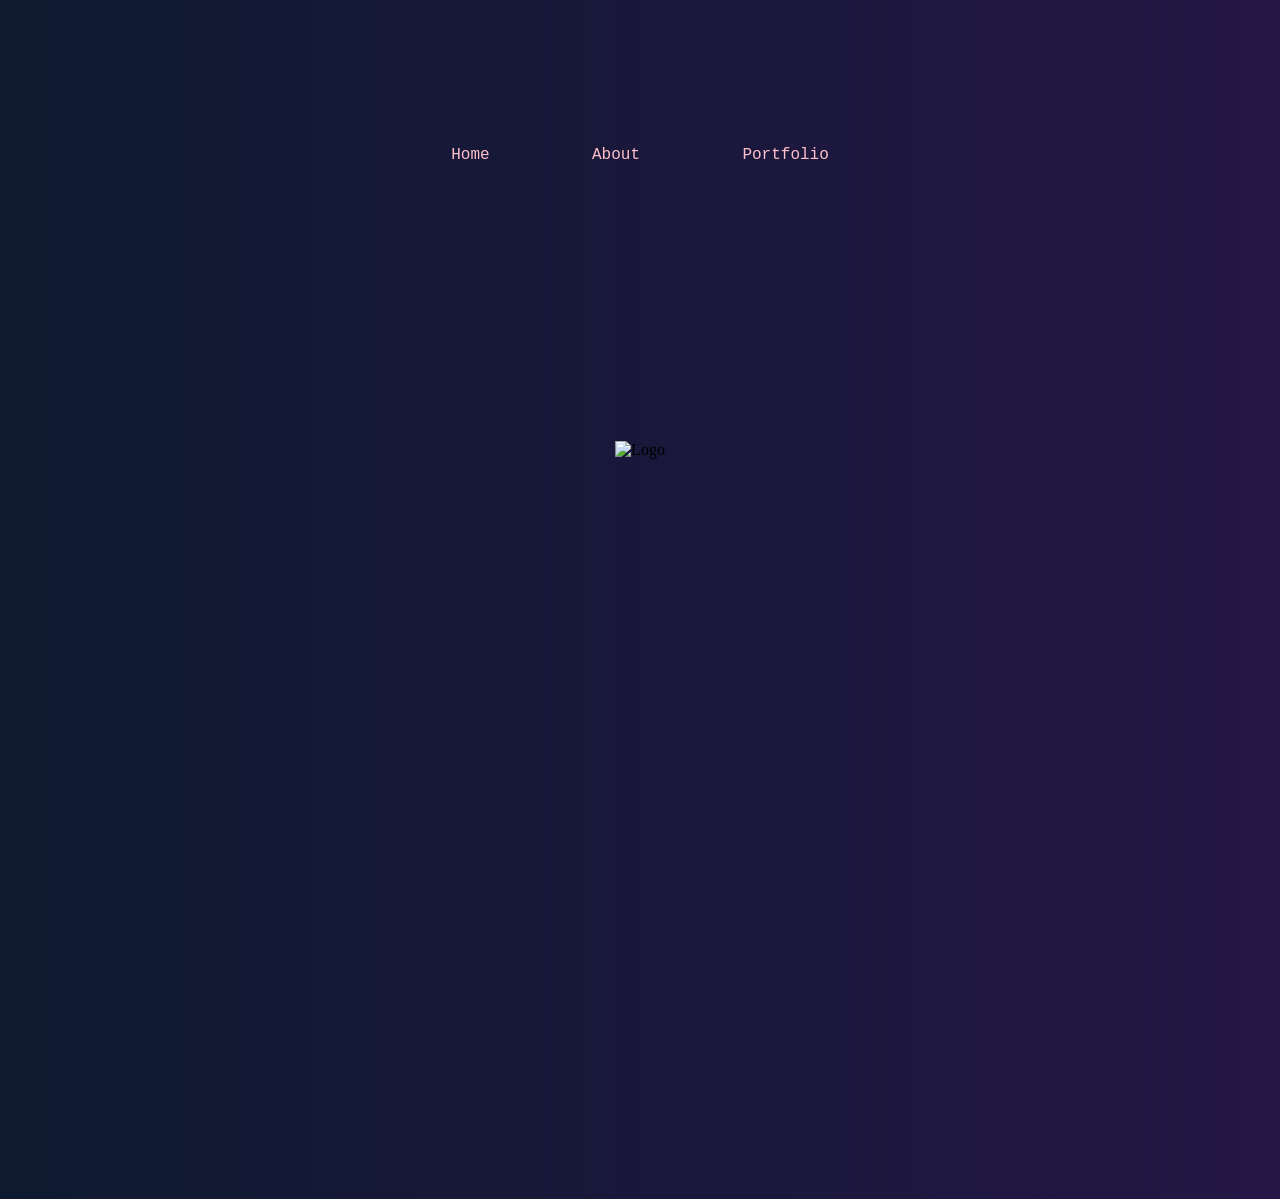
==== index.html @ a7a7770b "Update index.html" ====
<!DOCTYPE html>
<html>
<head>
    <title>Sand Cassall</title>
    <link rel="shortcut icon" type="image/png" href="images/logo.png">
    <style>

.navbar {
  background-color: rgba(8, 16, 32, 0);
  color: white;
  position: fixed;
  top: 15%;
  left: 0;
  width: 100%;
  z-index: 999;
  height: 40px; /* Adjust the height as needed */
  transition: height 0.3s, box-shadow 0.3s;
  display: flex;
  align-items: center;
  justify-content: center; /* Added to center the menu options horizontally */
  box-shadow: 0px 2px 4px rgba(0, 0, 0, 0);
}

.navbar a {
  display: block;
  font-size: 1.25vw; /* Set the font size as a percentage of the viewport width */
  font-family: monospace;
  color: pink;
  text-align: center;
  padding: .9vw 4vw;
  text-decoration: none;
  transition: font-size 0.4s, background-color 0.3s, color 0.3s;
}

.navbar a:hover {
  background-color: rgba(8, 16, 32, .65);
  color: #fff;
}

.navbar:hover {
  background-color: rgba(8, 16, 32, 0);
  box-shadow: 0px 4px 8px rgba(0, 0, 0, 0);
}

.navbar:hover a {
  font-size: 1.75vw; /* Set the increased font size for hover state */
}

.page-content {
  padding: 40px;
  color: white;
  text-align: center;
  margin-top: 80px; /* Adjust the margin-top value to provide space below the navbar */
}
    
        body {
      background: linear-gradient(220deg, rgba(36, 22, 69), rgba(14, 26, 48));
      overflow: hidden;
    }
        
        .star {
            position: absolute;
            width: 2px;
            height: 2px;
            background-color: white;
            animation-name: moveStar;
            animation-duration: var(--duration);
            animation-timing-function: linear;
            animation-fill-mode: forwards;
            animation-iteration-count: infinite;
        }
        

        @keyframes moveStar {
            0% {
                transform: translate(0, 0);
                opacity: 0.8
            }
            100% {
                transform: translate(750px, 600px);
                opacity: 0
            }
        }
        
        @media only screen and (orientation: portrait) {
  .navbar a {
  display: block;
  font-size: 1.8vh; /* Set the font size as a percentage of the viewport width */
  font-family: monospace;
  color: pink;
  text-align: center;
  padding: .9vw 4vw;
  text-decoration: none;
  transition: font-size 0.4s, background-color 0.3s, color 0.3s;
}

.navbar:hover a {
  font-size: 2.1vh; /* Set the increased font size for hover state */
}

}
        
        #logo {
      position: absolute;
      top: 50%;
      left: 50%;
      transform: translate(-50%, -50%);
      max-width: 80%;
      max-height: 50%;
      height: auto;
      width: auto\9; /* ie8 */
    </style>
</head>
<body>
    <script>
        function getRandomDuration() {
            return Math.random() * 7000 + 2000; // Random duration between 1000ms and 5000ms
        }

        function getRandomPosition() {
            const screenWidth = window.innerWidth;
            const screenHeight = window.innerHeight;
            const xPos = Math.floor(Math.random() * (screenWidth - 2)) + 1 -400; // Random X position between 1 and (screenWidth - 2)
            const yPos = Math.floor(Math.random() * (screenHeight - 2)) + 1 -300; // Random Y position between 1 and (screenHeight - 2)
            return { x: xPos, y: yPos };
        }

        function createStar() {
            const star = document.createElement("div");
            star.className = "star";
            star.style.setProperty("--duration", `${getRandomDuration()}ms`);

            const position = getRandomPosition();
            star.style.left = position.x + "px";
            star.style.top = position.y + "px";

            document.body.appendChild(star);
        }

        for (let i = 0; i < 200; i++) {
            createStar();
        }
    </script>
    <img id="logo" src="https://sandcassall.com/images/logo.png" alt="Logo">
    
    <div class="navbar">
  <a href="index.html" class="active">Home</a>
  <a href="about.html">About</a>
  <a href="portfolio.html">Portfolio</a>
</div>
    
</body>
</html>
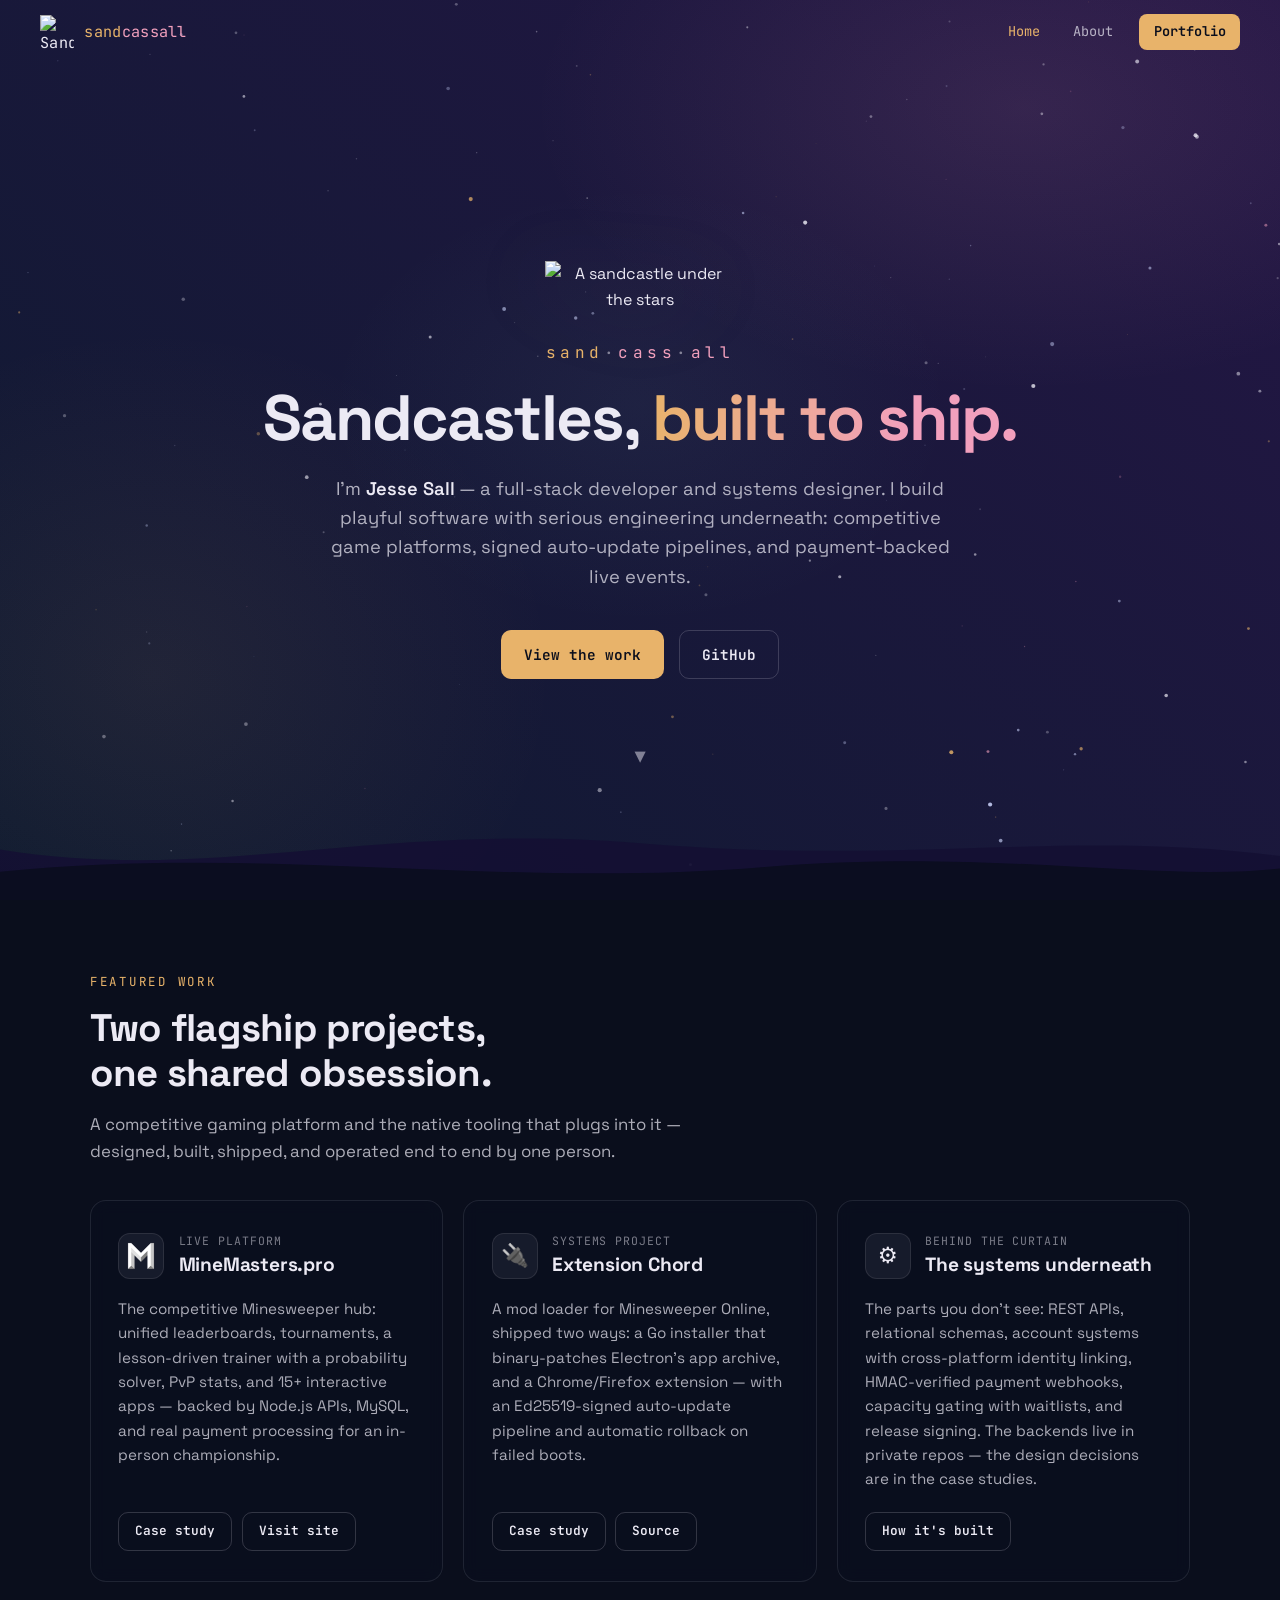
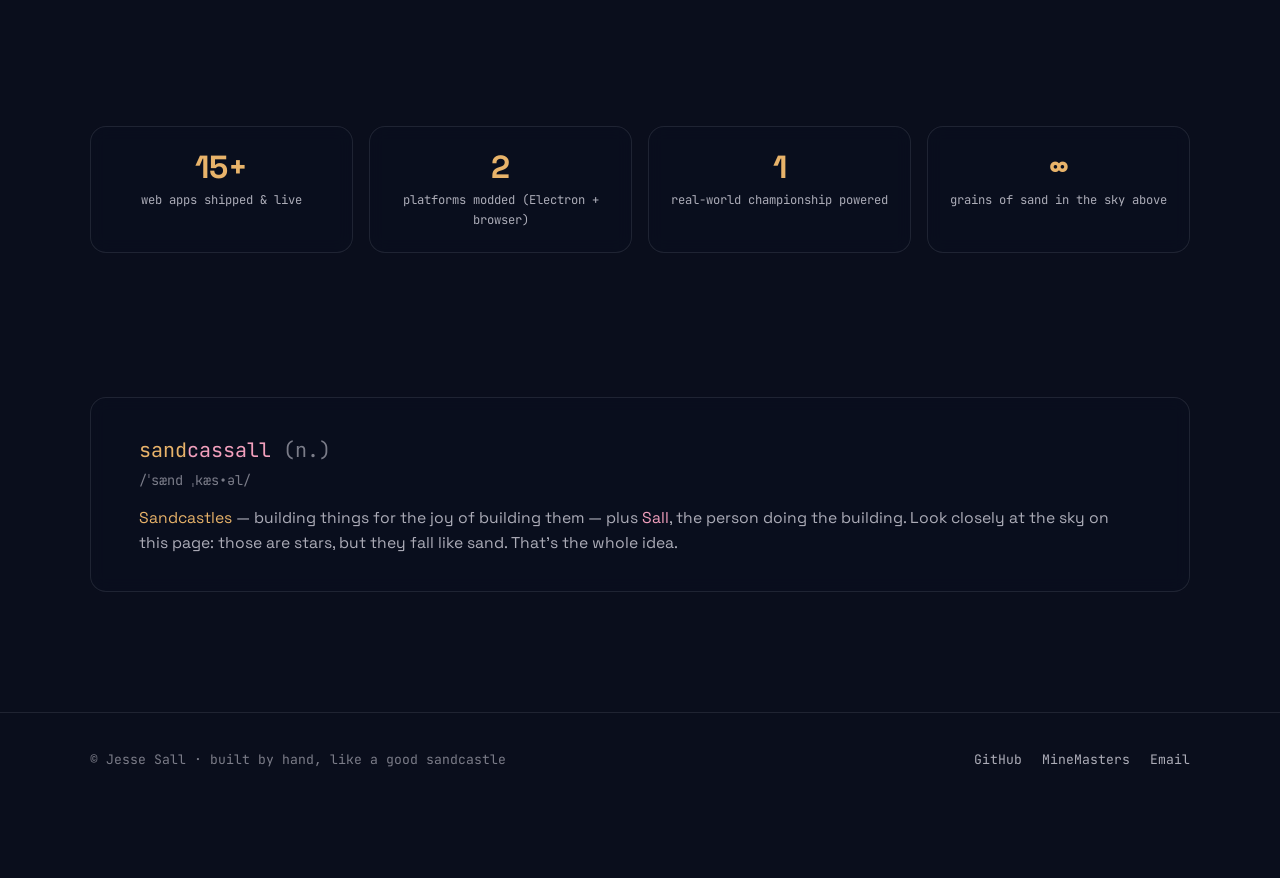
==== commit 87621ce3: "Redesign portfolio site around current projects Rebuild the site as a cohesive design system while k" ====
--- a/index.html
+++ b/index.html
@@ -1,153 +1,322 @@
 <!DOCTYPE html>
-<html>
+<html lang="en">
 <head>
-    <title>Sand Cassall</title>
-    <link rel="shortcut icon" type="image/png" href="images/logo.png">
-    <style>
-
-.navbar {
-  background-color: rgba(8, 16, 32, 0);
-  color: white;
-  position: fixed;
-  top: 15%;
-  left: 0;
-  width: 100%;
-  z-index: 999;
-  height: 40px; /* Adjust the height as needed */
-  transition: height 0.3s, box-shadow 0.3s;
-  display: flex;
-  align-items: center;
-  justify-content: center; /* Added to center the menu options horizontally */
-  box-shadow: 0px 2px 4px rgba(0, 0, 0, 0);
-}
-
-.navbar a {
-  display: block;
-  font-size: 1.25vw; /* Set the font size as a percentage of the viewport width */
-  font-family: monospace;
-  color: pink;
-  text-align: center;
-  padding: .9vw 4vw;
-  text-decoration: none;
-  transition: font-size 0.4s, background-color 0.3s, color 0.3s;
-}
-
-.navbar a:hover {
-  background-color: rgba(8, 16, 32, .65);
-  color: #fff;
-}
-
-.navbar:hover {
-  background-color: rgba(8, 16, 32, 0);
-  box-shadow: 0px 4px 8px rgba(0, 0, 0, 0);
-}
-
-.navbar:hover a {
-  font-size: 1.75vw; /* Set the increased font size for hover state */
-}
-
-.page-content {
-  padding: 40px;
-  color: white;
-  text-align: center;
-  margin-top: 80px; /* Adjust the margin-top value to provide space below the navbar */
-}
-    
-        body {
-      background: linear-gradient(220deg, rgba(36, 22, 69), rgba(14, 26, 48));
+  <meta charset="UTF-8">
+  <meta name="viewport" content="width=device-width, initial-scale=1.0, viewport-fit=cover">
+  <title>Sand Cassall — Jesse Sall, Full-Stack Developer</title>
+  <meta name="description" content="Jesse Sall builds playful software with serious engineering underneath — game platforms, signed auto-update pipelines, payment-backed event systems, and more.">
+  <link rel="canonical" href="https://sandcassall.com/">
+  <meta property="og:type" content="website">
+  <meta property="og:url" content="https://sandcassall.com/">
+  <meta property="og:title" content="Sand Cassall — Jesse Sall">
+  <meta property="og:description" content="Sandcastles that ship: full-stack development and systems design by Jesse Sall.">
+  <meta property="og:image" content="https://sandcassall.com/images/logo.png">
+  <link rel="icon" type="image/png" sizes="32x32" href="/assets/img/favicons/favicon-32x32.png">
+  <link rel="icon" type="image/png" sizes="16x16" href="/assets/img/favicons/favicon-16x16.png">
+  <link rel="apple-touch-icon" href="/assets/img/favicons/apple-touch-icon.png">
+  <link rel="preconnect" href="https://fonts.googleapis.com">
+  <link rel="preconnect" href="https://fonts.gstatic.com" crossorigin>
+  <link href="https://fonts.googleapis.com/css2?family=Space+Grotesk:wght@400;500;600;700&family=JetBrains+Mono:wght@400;600&display=swap" rel="stylesheet">
+  <link rel="stylesheet" href="/assets/css/site.css">
+  <style>
+    /* ---- Hero ---- */
+    .hero {
+      min-height: 100vh;
+      display: flex;
+      flex-direction: column;
+      align-items: center;
+      justify-content: center;
+      text-align: center;
+      padding: 6.5rem 1rem 4rem;
+      position: relative;
+    }
+    .hero-logo {
+      width: clamp(130px, 18vw, 190px);
+      height: auto;
+      margin-bottom: 1.75rem;
+      filter: drop-shadow(0 12px 40px rgba(232, 179, 106, 0.25));
+      animation: float 7s ease-in-out infinite;
+    }
+    @keyframes float {
+      0%, 100% { transform: translateY(0); }
+      50% { transform: translateY(-10px); }
+    }
+    .hero-word {
+      font-family: var(--font-mono);
+      font-size: clamp(0.85rem, 1.6vw, 1rem);
+      letter-spacing: 0.28em;
+      color: var(--text-faint);
+      margin-bottom: 1.1rem;
+    }
+    .hero-word .w-sand { color: var(--sand); }
+    .hero-word .w-cass { color: var(--pink); }
+    .hero h1 {
+      font-family: var(--font-display);
+      font-size: clamp(2.2rem, 6vw, 4rem);
+      font-weight: 700;
+      letter-spacing: -0.03em;
+      line-height: 1.08;
+      max-width: 14em;
+      margin-bottom: 1.3rem;
+    }
+    .hero-sub {
+      color: var(--text-soft);
+      font-size: clamp(1rem, 2vw, 1.15rem);
+      max-width: 620px;
+      margin-bottom: 2.4rem;
+    }
+    .hero-sub strong { color: var(--text); font-weight: 600; }
+    .hero-ctas { display: flex; flex-wrap: wrap; gap: 0.9rem; justify-content: center; }
+    .hero-scroll {
+      position: absolute;
+      bottom: clamp(80px, 14vh, 150px);
+      left: 50%;
+      transform: translateX(-50%);
+      color: var(--text-faint);
+      font-size: 1.4rem;
+      text-decoration: none;
+      animation: nudge 2.2s ease-in-out infinite;
+    }
+    @keyframes nudge {
+      0%, 100% { transform: translate(-50%, 0); }
+      50% { transform: translate(-50%, 7px); }
+    }
+
+    /* ---- Stats strip ---- */
+    .stats {
+      display: grid;
+      grid-template-columns: repeat(auto-fit, minmax(180px, 1fr));
+      gap: 1rem;
+    }
+    .stat {
+      padding: 1.4rem 1.2rem;
+      text-align: center;
+    }
+    .stat-num {
+      font-family: var(--font-display);
+      font-size: 2rem;
+      font-weight: 700;
+      color: var(--sand);
+      line-height: 1.1;
+    }
+    .stat-label {
+      font-family: var(--font-mono);
+      font-size: 0.76rem;
+      color: var(--text-soft);
+      margin-top: 0.4rem;
+    }
+
+    /* ---- Feature cards ---- */
+    .feature {
+      display: flex;
+      flex-direction: column;
+      padding: 1.9rem 1.7rem;
+    }
+    .feature-head { display: flex; align-items: center; gap: 0.9rem; margin-bottom: 1rem; }
+    .feature-mark {
+      width: 46px; height: 46px;
+      border-radius: 12px;
+      display: flex; align-items: center; justify-content: center;
+      background: rgba(236, 234, 244, 0.06);
+      border: 1px solid var(--line);
+      flex-shrink: 0;
       overflow: hidden;
     }
-        
-        .star {
-            position: absolute;
-            width: 2px;
-            height: 2px;
-            background-color: white;
-            animation-name: moveStar;
-            animation-duration: var(--duration);
-            animation-timing-function: linear;
-            animation-fill-mode: forwards;
-            animation-iteration-count: infinite;
-        }
-        
-
-        @keyframes moveStar {
-            0% {
-                transform: translate(0, 0);
-                opacity: 0.8
-            }
-            100% {
-                transform: translate(750px, 600px);
-                opacity: 0
-            }
-        }
-        
-        @media only screen and (orientation: portrait) {
-  .navbar a {
-  display: block;
-  font-size: 1.8vh; /* Set the font size as a percentage of the viewport width */
-  font-family: monospace;
-  color: pink;
-  text-align: center;
-  padding: .9vw 4vw;
-  text-decoration: none;
-  transition: font-size 0.4s, background-color 0.3s, color 0.3s;
-}
-
-.navbar:hover a {
-  font-size: 2.1vh; /* Set the increased font size for hover state */
-}
-
-}
-        
-        #logo {
-      position: absolute;
-      top: 50%;
-      left: 50%;
-      transform: translate(-50%, -50%);
-      max-width: 80%;
-      max-height: 50%;
-      height: auto;
-      width: auto\9; /* ie8 */
-    </style>
+    .feature-mark img { width: 32px; height: 32px; }
+    .feature-mark span { font-size: 1.4rem; }
+    .feature h3 {
+      font-family: var(--font-display);
+      font-size: 1.2rem;
+      font-weight: 700;
+      letter-spacing: -0.01em;
+    }
+    .feature-kicker {
+      font-family: var(--font-mono);
+      font-size: 0.72rem;
+      color: var(--text-faint);
+      letter-spacing: 0.08em;
+      text-transform: uppercase;
+    }
+    .feature p { color: var(--text-soft); font-size: 0.95rem; flex-grow: 1; }
+    .feature-links { display: flex; flex-wrap: wrap; gap: 0.6rem; margin-top: 1.3rem; }
+
+    /* ---- Name story ---- */
+    .name-story {
+      padding: 2.2rem clamp(1.4rem, 4vw, 3rem);
+      display: flex;
+      flex-wrap: wrap;
+      align-items: center;
+      gap: 1.5rem 3rem;
+    }
+    .name-story:hover { transform: none; }
+    .name-story-def { flex: 1 1 300px; }
+    .name-story-def .term {
+      font-family: var(--font-mono);
+      font-size: 1.25rem;
+      color: var(--text);
+      margin-bottom: 0.25rem;
+    }
+    .name-story-def .phon {
+      font-family: var(--font-mono);
+      font-size: 0.85rem;
+      color: var(--text-faint);
+      margin-bottom: 0.9rem;
+    }
+    .name-story-def p { color: var(--text-soft); font-size: 0.98rem; }
+    .name-story-def em { color: var(--sand); font-style: normal; }
+    .name-story-def .who { color: var(--pink); }
+  </style>
 </head>
 <body>
-    <script>
-        function getRandomDuration() {
-            return Math.random() * 7000 + 2000; // Random duration between 1000ms and 5000ms
-        }
-
-        function getRandomPosition() {
-            const screenWidth = window.innerWidth;
-            const screenHeight = window.innerHeight;
-            const xPos = Math.floor(Math.random() * (screenWidth - 2)) + 1 -400; // Random X position between 1 and (screenWidth - 2)
-            const yPos = Math.floor(Math.random() * (screenHeight - 2)) + 1 -300; // Random Y position between 1 and (screenHeight - 2)
-            return { x: xPos, y: yPos };
-        }
-
-        function createStar() {
-            const star = document.createElement("div");
-            star.className = "star";
-            star.style.setProperty("--duration", `${getRandomDuration()}ms`);
-
-            const position = getRandomPosition();
-            star.style.left = position.x + "px";
-            star.style.top = position.y + "px";
-
-            document.body.appendChild(star);
-        }
-
-        for (let i = 0; i < 200; i++) {
-            createStar();
-        }
-    </script>
-    <img id="logo" src="https://sandcassall.com/images/logo.png" alt="Logo">
-    
-    <div class="navbar">
-  <a href="index.html" class="active">Home</a>
-  <a href="about.html">About</a>
-  <a href="portfolio.html">Portfolio</a>
-</div>
-    
+  <canvas id="sand-sky" aria-hidden="true"></canvas>
+  <div class="dunes" aria-hidden="true">
+    <svg viewBox="0 0 1440 160" preserveAspectRatio="none" xmlns="http://www.w3.org/2000/svg">
+      <path d="M0,96 C240,140 420,60 720,88 C1020,116 1200,70 1440,104 L1440,160 L0,160 Z" fill="#141033" opacity="0.9"/>
+      <path d="M0,124 C300,90 560,146 860,118 C1120,94 1300,138 1440,120 L1440,160 L0,160 Z" fill="#0b0d20"/>
+    </svg>
+  </div>
+
+  <nav class="nav">
+    <a class="nav-brand" href="/">
+      <img src="/images/logo.png" alt="Sand Cassall sandcastle logo">
+      <span><span class="brand-sand">sand</span><span class="brand-cassall">cassall</span></span>
+    </a>
+    <div class="nav-links">
+      <a href="/" class="active">Home</a>
+      <a href="/about/">About</a>
+      <a href="/portfolio/" class="nav-cta">Portfolio</a>
+    </div>
+  </nav>
+
+  <header class="hero">
+    <img class="hero-logo" src="/images/logo.png" alt="A sandcastle under the stars">
+    <div class="hero-word"><span class="w-sand">sand</span>&middot;<span class="w-cass">cass</span>&middot;<span class="w-cass">all</span></div>
+    <h1>Sandcastles, <span class="accent-text">built to ship.</span></h1>
+    <p class="hero-sub">
+      I'm <strong>Jesse Sall</strong> — a full-stack developer and systems designer.
+      I build playful software with serious engineering underneath: competitive game
+      platforms, signed auto-update pipelines, and payment-backed live events.
+    </p>
+    <div class="hero-ctas">
+      <a class="btn btn-primary" href="/portfolio/">View the work</a>
+      <a class="btn btn-secondary" href="https://github.com/JLSall" target="_blank" rel="noopener">GitHub</a>
+    </div>
+    <a class="hero-scroll" href="#work" aria-label="Scroll to featured work">&#x25BE;</a>
+  </header>
+
+  <main>
+    <section class="section" id="work">
+      <div class="container">
+        <div class="eyebrow reveal">Featured work</div>
+        <h2 class="section-title reveal">Two flagship projects,<br>one shared obsession.</h2>
+        <p class="section-lede reveal">
+          A competitive gaming platform and the native tooling that plugs into it —
+          designed, built, shipped, and operated end to end by one person.
+        </p>
+
+        <div class="card-grid">
+          <div class="card feature reveal">
+            <div class="feature-head">
+              <div class="feature-mark"><img src="/images/minemasters-logo.png" alt="MineMasters logo"></div>
+              <div>
+                <div class="feature-kicker">Live platform</div>
+                <h3>MineMasters.pro</h3>
+              </div>
+            </div>
+            <p>
+              The competitive Minesweeper hub: unified leaderboards, tournaments,
+              a lesson-driven trainer with a probability solver, PvP stats, and 15+
+              interactive apps — backed by Node.js APIs, MySQL, and real payment
+              processing for an in-person championship.
+            </p>
+            <div class="feature-links">
+              <a class="btn btn-secondary btn-small" href="/portfolio/#minemasters">Case study</a>
+              <a class="btn btn-secondary btn-small" href="https://minemasters.pro" target="_blank" rel="noopener">Visit site</a>
+            </div>
+          </div>
+
+          <div class="card feature reveal">
+            <div class="feature-head">
+              <div class="feature-mark"><span aria-hidden="true">&#x1F50C;</span></div>
+              <div>
+                <div class="feature-kicker">Systems project</div>
+                <h3>Extension Chord</h3>
+              </div>
+            </div>
+            <p>
+              A mod loader for Minesweeper Online, shipped two ways: a Go installer
+              that binary-patches Electron's app archive, and a Chrome/Firefox
+              extension — with an Ed25519-signed auto-update pipeline and automatic
+              rollback on failed boots.
+            </p>
+            <div class="feature-links">
+              <a class="btn btn-secondary btn-small" href="/portfolio/#extension-chord">Case study</a>
+              <a class="btn btn-secondary btn-small" href="https://github.com/JLSall/Extension-Chord" target="_blank" rel="noopener">Source</a>
+            </div>
+          </div>
+
+          <div class="card feature reveal">
+            <div class="feature-head">
+              <div class="feature-mark"><span aria-hidden="true">&#x2699;&#xFE0F;</span></div>
+              <div>
+                <div class="feature-kicker">Behind the curtain</div>
+                <h3>The systems underneath</h3>
+              </div>
+            </div>
+            <p>
+              The parts you don't see: REST APIs, relational schemas, account systems
+              with cross-platform identity linking, HMAC-verified payment webhooks,
+              capacity gating with waitlists, and release signing. The backends live
+              in private repos — the design decisions are in the case studies.
+            </p>
+            <div class="feature-links">
+              <a class="btn btn-secondary btn-small" href="/portfolio/#systems">How it's built</a>
+            </div>
+          </div>
+        </div>
+      </div>
+    </section>
+
+    <section class="section">
+      <div class="container">
+        <div class="stats">
+          <div class="card stat reveal"><div class="stat-num">15+</div><div class="stat-label">web apps shipped &amp; live</div></div>
+          <div class="card stat reveal"><div class="stat-num">2</div><div class="stat-label">platforms modded (Electron + browser)</div></div>
+          <div class="card stat reveal"><div class="stat-num">1</div><div class="stat-label">real-world championship powered</div></div>
+          <div class="card stat reveal"><div class="stat-num">&#x221E;</div><div class="stat-label">grains of sand in the sky above</div></div>
+        </div>
+      </div>
+    </section>
+
+    <section class="section">
+      <div class="container">
+        <div class="card name-story reveal">
+          <div class="name-story-def">
+            <div class="term"><span style="color: var(--sand);">sand</span><span style="color: var(--pink);">cassall</span> <span style="color: var(--text-faint);">(n.)</span></div>
+            <div class="phon">/&#712;s&aelig;nd &#716;k&aelig;s&#8226;&#601;l/</div>
+            <p>
+              <em>Sandcastles</em> — building things for the joy of building them —
+              plus <span class="who">Sall</span>, the person doing the building.
+              Look closely at the sky on this page: those are stars, but they fall
+              like sand. That's the whole idea.
+            </p>
+          </div>
+        </div>
+      </div>
+    </section>
+  </main>
+
+  <footer class="footer">
+    <div class="container footer-inner">
+      <div class="footer-tagline">&copy; Jesse Sall &middot; built by hand, like a good sandcastle</div>
+      <div class="footer-links">
+        <a href="https://github.com/JLSall" target="_blank" rel="noopener">GitHub</a>
+        <a href="https://minemasters.pro" target="_blank" rel="noopener">MineMasters</a>
+        <a href="mailto:jesse.lee.sall@gmail.com">Email</a>
+      </div>
+    </div>
+  </footer>
+
+  <script src="/assets/js/sand-stars.js"></script>
 </body>
 </html>
--- a/assets/css/site.css
+++ b/assets/css/site.css
@@ -0,0 +1,338 @@
+/* ==========================================================================
+   sandcassall.com — shared design system
+   Deep-space sky, falling sand-stars, warm sandcastle accents.
+   ========================================================================== */
+
+:root {
+  /* Sky — heritage gradient colors, deepened */
+  --sky-top: #241645;
+  --sky-bottom: #0e1a30;
+  --ink-deep: #0a0e1c;
+
+  /* Surfaces */
+  --card: rgba(10, 16, 32, 0.55);
+  --card-solid: #131a30;
+  --card-hover: rgba(18, 26, 48, 0.72);
+  --line: rgba(236, 234, 244, 0.10);
+  --line-strong: rgba(236, 234, 244, 0.18);
+
+  /* Text */
+  --text: #eceaf4;
+  --text-soft: rgba(236, 234, 244, 0.72);
+  --text-faint: rgba(236, 234, 244, 0.50);
+
+  /* Accents */
+  --pink: #f2a0bd;            /* heritage pink, refined */
+  --pink-deep: #e06a97;
+  --sand: #e8b36a;            /* sandcastle gold */
+  --sand-deep: #cf8f45;
+  --teal: #7fd8c9;
+  --gradient-dawn: linear-gradient(100deg, var(--sand) 0%, var(--pink) 55%, #8ad8f0 110%);
+
+  /* Type */
+  --font-display: "Space Grotesk", "Segoe UI", system-ui, sans-serif;
+  --font-body: "Space Grotesk", "Segoe UI", system-ui, sans-serif;
+  --font-mono: "JetBrains Mono", ui-monospace, "Cascadia Code", Consolas, monospace;
+
+  /* Motion */
+  --ease: cubic-bezier(0.4, 0, 0.2, 1);
+  --ease-spring: cubic-bezier(0.175, 0.885, 0.32, 1.275);
+}
+
+*, *::before, *::after { box-sizing: border-box; margin: 0; padding: 0; }
+
+html { scroll-behavior: smooth; }
+
+body {
+  font-family: var(--font-body);
+  color: var(--text);
+  background: var(--ink-deep);
+  min-height: 100vh;
+  overflow-x: hidden;
+  -webkit-font-smoothing: antialiased;
+  line-height: 1.6;
+}
+
+/* subtle nebula glows over the base gradient */
+body::before {
+  content: "";
+  position: fixed;
+  inset: 0;
+  z-index: -3;
+  background:
+    radial-gradient(ellipse 55% 45% at 80% 12%, rgba(242, 160, 189, 0.10) 0%, transparent 70%),
+    radial-gradient(ellipse 45% 55% at 12% 75%, rgba(232, 179, 106, 0.07) 0%, transparent 70%),
+    radial-gradient(ellipse 35% 35% at 50% 45%, rgba(127, 216, 201, 0.05) 0%, transparent 70%),
+    linear-gradient(220deg, var(--sky-top), var(--sky-bottom));
+  pointer-events: none;
+}
+
+::selection { background: rgba(242, 160, 189, 0.35); }
+
+img { max-width: 100%; display: block; }
+a { color: var(--pink); }
+
+/* --------------------------------------------------------------------------
+   Sand-stars canvas + dunes
+   -------------------------------------------------------------------------- */
+
+#sand-sky {
+  position: fixed;
+  inset: 0;
+  z-index: -2;
+  pointer-events: none;
+}
+
+.dunes {
+  position: fixed;
+  left: 0; right: 0; bottom: 0;
+  z-index: -1;
+  pointer-events: none;
+  line-height: 0;
+}
+.dunes svg { width: 100%; height: clamp(70px, 14vh, 160px); display: block; }
+
+/* --------------------------------------------------------------------------
+   Navigation
+   -------------------------------------------------------------------------- */
+
+.nav {
+  position: fixed;
+  top: 0; left: 0; right: 0;
+  z-index: 100;
+  display: flex;
+  align-items: center;
+  justify-content: space-between;
+  gap: 1rem;
+  padding: 0.85rem clamp(1rem, 4vw, 2.5rem);
+  background: rgba(10, 14, 28, 0.0);
+  border-bottom: 1px solid transparent;
+  transition: background 0.35s var(--ease), border-color 0.35s var(--ease), backdrop-filter 0.35s var(--ease);
+}
+.nav.scrolled {
+  background: rgba(10, 14, 28, 0.72);
+  border-bottom-color: var(--line);
+  backdrop-filter: blur(12px);
+  -webkit-backdrop-filter: blur(12px);
+}
+
+.nav-brand {
+  display: flex;
+  align-items: center;
+  gap: 0.65rem;
+  text-decoration: none;
+  color: var(--text);
+  font-family: var(--font-mono);
+  font-size: 0.95rem;
+  letter-spacing: 0.02em;
+}
+.nav-brand img { width: 34px; height: 34px; }
+.nav-brand .brand-sand { color: var(--sand); }
+.nav-brand .brand-cassall { color: var(--pink); }
+
+.nav-links { display: flex; align-items: center; gap: 0.25rem; }
+.nav-links a {
+  font-family: var(--font-mono);
+  font-size: 0.85rem;
+  color: var(--text-soft);
+  text-decoration: none;
+  padding: 0.45rem 0.9rem;
+  border-radius: 8px;
+  transition: color 0.25s var(--ease), background 0.25s var(--ease);
+}
+.nav-links a:hover { color: var(--text); background: rgba(236, 234, 244, 0.07); }
+.nav-links a.active { color: var(--sand); }
+.nav-links a.nav-cta {
+  color: var(--ink-deep);
+  background: var(--sand);
+  font-weight: 600;
+  margin-left: 0.5rem;
+}
+.nav-links a.nav-cta:hover { background: var(--pink); color: var(--ink-deep); }
+
+@media (max-width: 600px) {
+  .nav { padding: 0.7rem 0.9rem; }
+  .nav-brand span { display: none; }
+  .nav-links a { padding: 0.4rem 0.65rem; font-size: 0.8rem; }
+  .nav-links a.nav-cta { margin-left: 0.2rem; }
+}
+
+/* --------------------------------------------------------------------------
+   Layout primitives
+   -------------------------------------------------------------------------- */
+
+.container {
+  width: min(1100px, 92%);
+  margin: 0 auto;
+}
+
+.section { padding: clamp(3rem, 8vh, 5.5rem) 0; }
+
+.eyebrow {
+  font-family: var(--font-mono);
+  font-size: 0.78rem;
+  letter-spacing: 0.22em;
+  text-transform: uppercase;
+  color: var(--sand);
+  margin-bottom: 0.9rem;
+}
+
+.section-title {
+  font-family: var(--font-display);
+  font-size: clamp(1.7rem, 3.5vw, 2.4rem);
+  font-weight: 700;
+  letter-spacing: -0.02em;
+  line-height: 1.15;
+  margin-bottom: 1rem;
+}
+
+.section-lede {
+  color: var(--text-soft);
+  font-size: 1.05rem;
+  max-width: 640px;
+  margin-bottom: 2.25rem;
+}
+
+.accent-text {
+  background: linear-gradient(100deg, var(--sand) 0%, var(--pink) 70%);
+  -webkit-background-clip: text;
+  background-clip: text;
+  -webkit-text-fill-color: transparent;
+  color: transparent;
+}
+
+/* --------------------------------------------------------------------------
+   Cards
+   -------------------------------------------------------------------------- */
+
+.card {
+  background: var(--card);
+  border: 1px solid var(--line);
+  border-radius: 16px;
+  backdrop-filter: blur(8px);
+  -webkit-backdrop-filter: blur(8px);
+  transition: transform 0.3s var(--ease), border-color 0.3s var(--ease), background 0.3s var(--ease), box-shadow 0.3s var(--ease);
+}
+.card:hover {
+  transform: translateY(-4px);
+  background: var(--card-hover);
+  border-color: var(--line-strong);
+  box-shadow: 0 18px 45px rgba(4, 6, 14, 0.45);
+}
+
+.card-grid {
+  display: grid;
+  grid-template-columns: repeat(auto-fit, minmax(280px, 1fr));
+  gap: 1.25rem;
+}
+
+/* --------------------------------------------------------------------------
+   Buttons, tags, chips
+   -------------------------------------------------------------------------- */
+
+.btn {
+  display: inline-flex;
+  align-items: center;
+  gap: 0.5rem;
+  font-family: var(--font-mono);
+  font-size: 0.9rem;
+  font-weight: 600;
+  text-decoration: none;
+  padding: 0.75rem 1.4rem;
+  border-radius: 10px;
+  border: 1px solid transparent;
+  transition: transform 0.25s var(--ease), background 0.25s var(--ease), border-color 0.25s var(--ease), color 0.25s var(--ease);
+  cursor: pointer;
+}
+.btn:hover { transform: translateY(-2px); }
+.btn-primary { background: var(--sand); color: var(--ink-deep); }
+.btn-primary:hover { background: #f0c384; }
+.btn-secondary { background: transparent; color: var(--text); border-color: var(--line-strong); }
+.btn-secondary:hover { border-color: var(--pink); color: var(--pink); }
+.btn-small { padding: 0.5rem 1rem; font-size: 0.8rem; }
+
+.tech-tags { display: flex; flex-wrap: wrap; gap: 0.5rem; margin-top: 1.25rem; }
+.tech-tag {
+  font-family: var(--font-mono);
+  font-size: 0.74rem;
+  color: var(--text-soft);
+  background: rgba(236, 234, 244, 0.06);
+  border: 1px solid var(--line);
+  padding: 0.3rem 0.7rem;
+  border-radius: 999px;
+  white-space: nowrap;
+}
+
+.pill {
+  display: inline-flex;
+  align-items: center;
+  gap: 0.45rem;
+  font-family: var(--font-mono);
+  font-size: 0.76rem;
+  color: var(--teal);
+  border: 1px solid rgba(127, 216, 201, 0.35);
+  background: rgba(127, 216, 201, 0.08);
+  padding: 0.32rem 0.85rem;
+  border-radius: 999px;
+}
+.pill.pill-live::before {
+  content: "";
+  width: 7px; height: 7px;
+  border-radius: 50%;
+  background: var(--teal);
+  box-shadow: 0 0 8px var(--teal);
+  animation: pulse 2.4s ease-in-out infinite;
+}
+@keyframes pulse {
+  0%, 100% { opacity: 1; }
+  50% { opacity: 0.35; }
+}
+
+/* --------------------------------------------------------------------------
+   Footer
+   -------------------------------------------------------------------------- */
+
+.footer {
+  border-top: 1px solid var(--line);
+  padding: 2.25rem 0 calc(2.25rem + clamp(40px, 8vh, 90px));
+  margin-top: 3rem;
+}
+.footer-inner {
+  display: flex;
+  flex-wrap: wrap;
+  align-items: center;
+  justify-content: space-between;
+  gap: 1rem;
+}
+.footer-tagline {
+  font-family: var(--font-mono);
+  font-size: 0.82rem;
+  color: var(--text-faint);
+}
+.footer-links { display: flex; gap: 1.25rem; }
+.footer-links a {
+  font-family: var(--font-mono);
+  font-size: 0.82rem;
+  color: var(--text-soft);
+  text-decoration: none;
+  transition: color 0.25s var(--ease);
+}
+.footer-links a:hover { color: var(--sand); }
+
+/* --------------------------------------------------------------------------
+   Reveal-on-scroll
+   -------------------------------------------------------------------------- */
+
+.reveal {
+  opacity: 0;
+  transform: translateY(22px);
+  transition: opacity 0.7s var(--ease), transform 0.7s var(--ease);
+}
+.reveal.in { opacity: 1; transform: none; }
+
+@media (prefers-reduced-motion: reduce) {
+  html { scroll-behavior: auto; }
+  .reveal { opacity: 1; transform: none; transition: none; }
+  .card, .btn { transition: none; }
+  .pill.pill-live::before { animation: none; }
+}
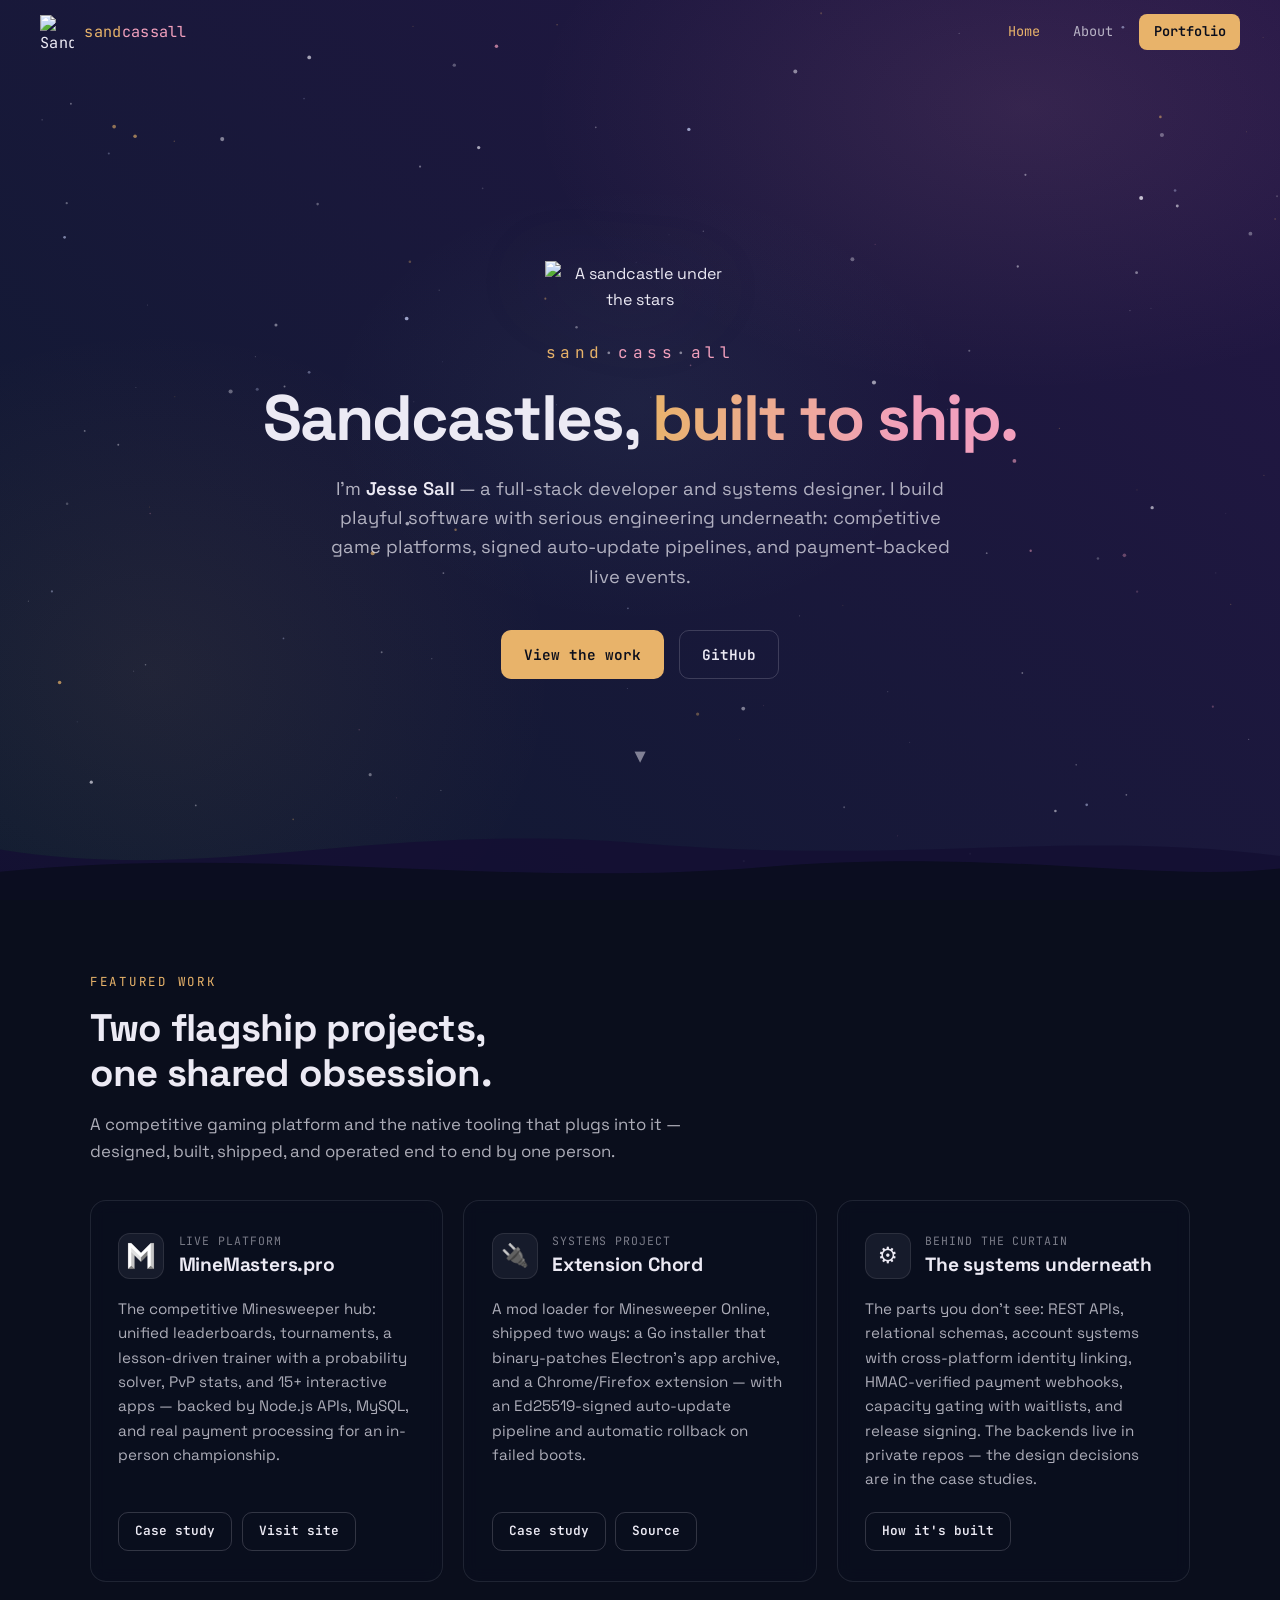
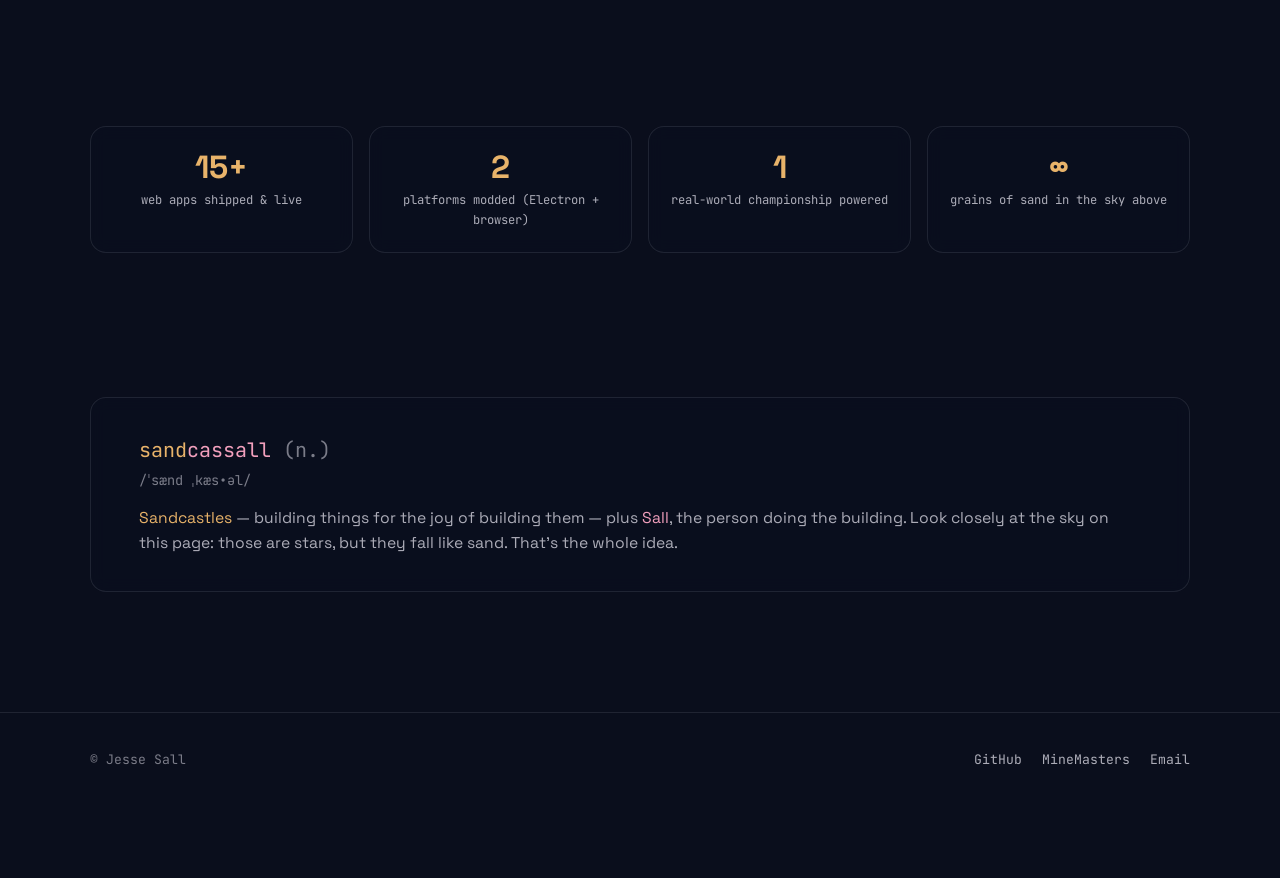
==== commit 48510fad: "Update footer tagline and MineMasters project info Remove the decorative footer tagline suffix acros" ====
--- a/index.html
+++ b/index.html
@@ -308,7 +308,7 @@
 
   <footer class="footer">
     <div class="container footer-inner">
-      <div class="footer-tagline">&copy; Jesse Sall &middot; built by hand, like a good sandcastle</div>
+      <div class="footer-tagline">&copy; Jesse Sall</div>
       <div class="footer-links">
         <a href="https://github.com/JLSall" target="_blank" rel="noopener">GitHub</a>
         <a href="https://minemasters.pro" target="_blank" rel="noopener">MineMasters</a>
